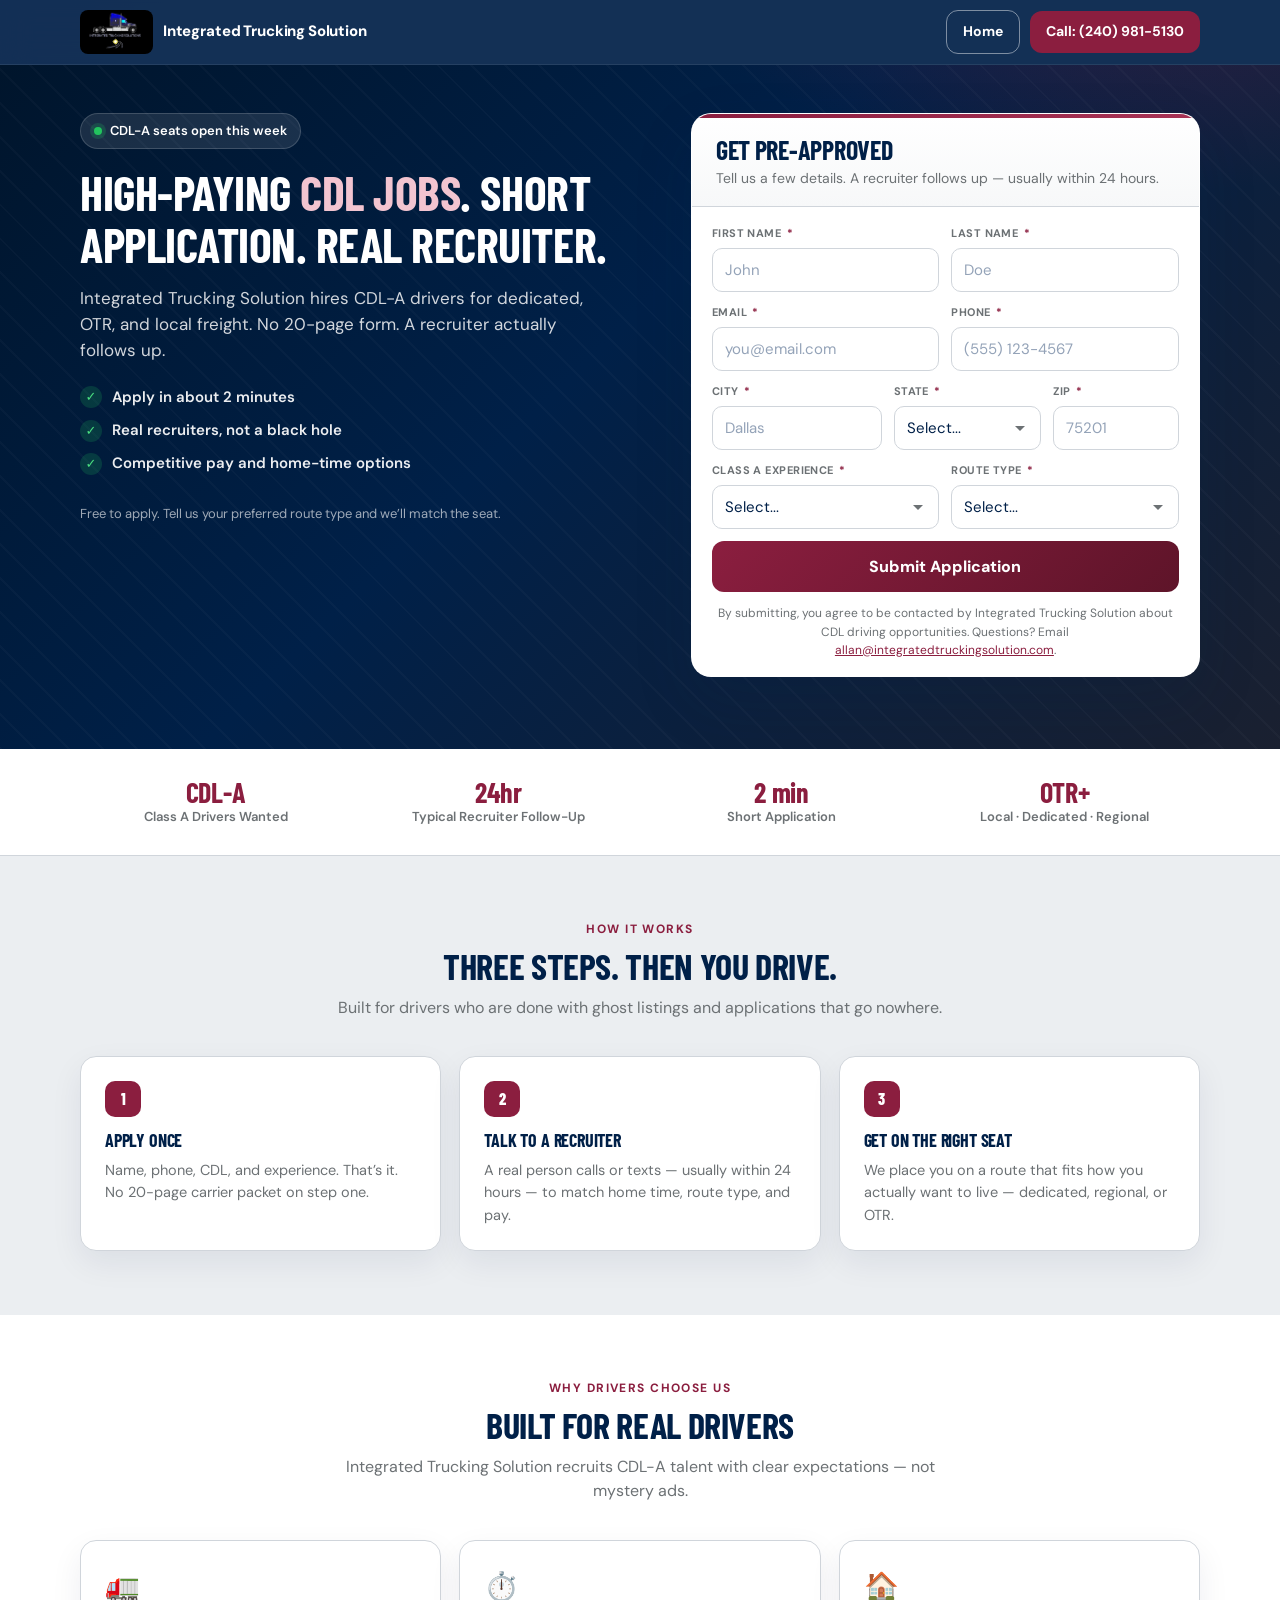
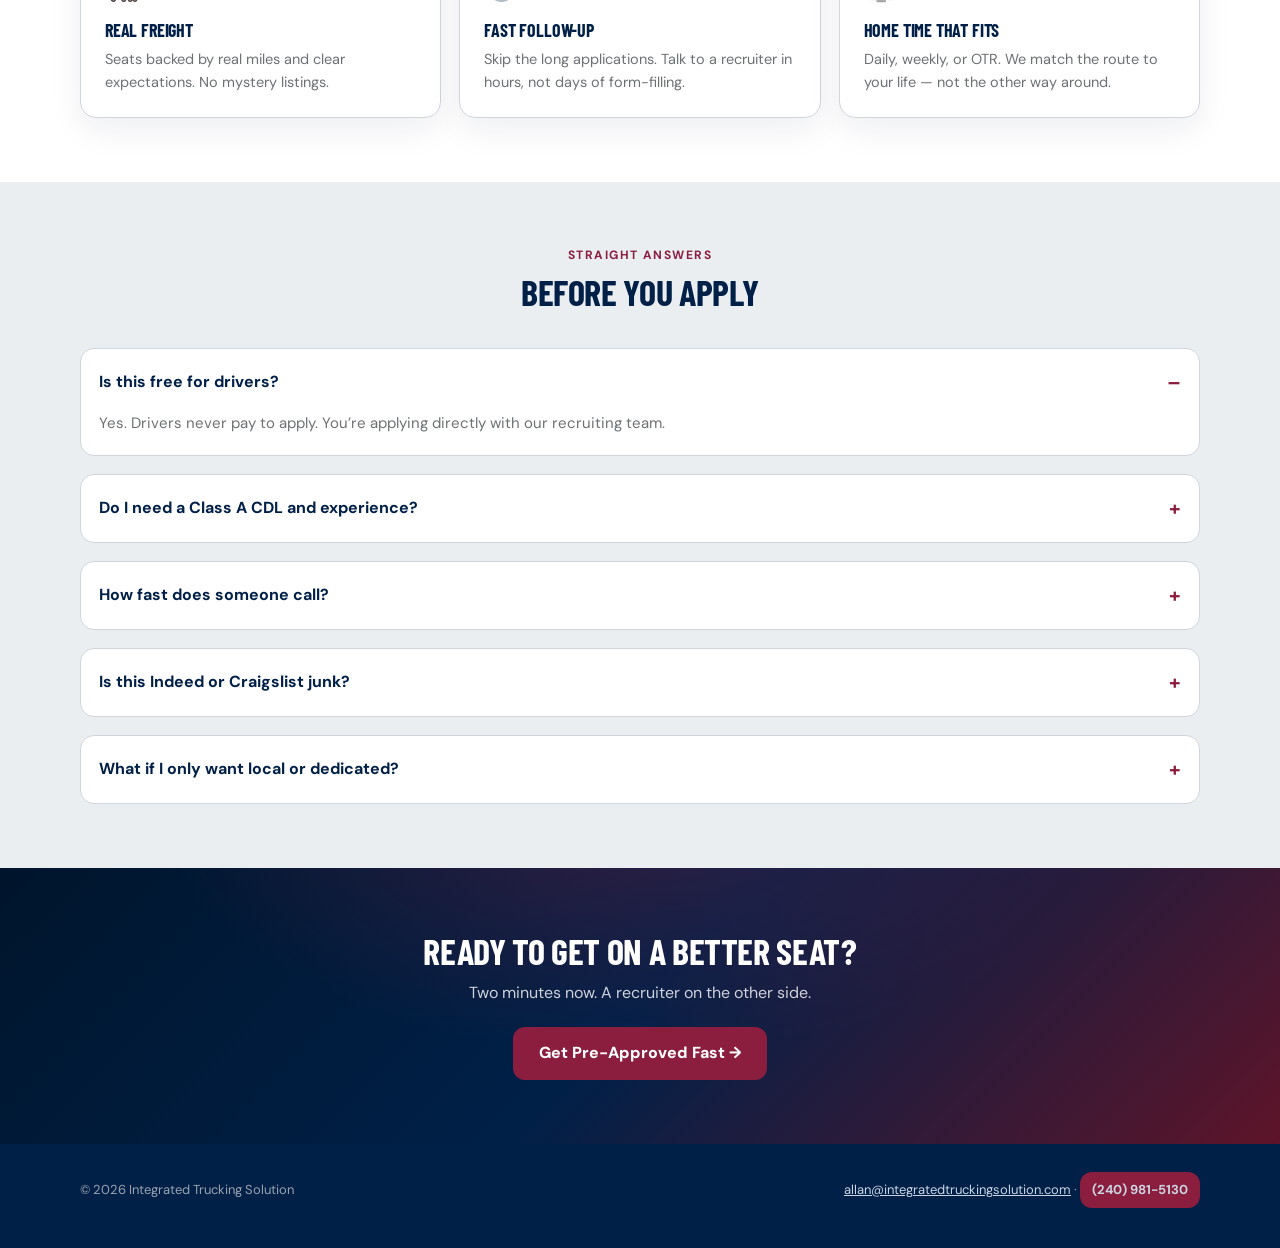
==== apply.html @ bc298e10 "Add landing page and burgundy-forward color refresh Split the site into a polished landing (index) a" ====
<!DOCTYPE html>
<html lang="en">
<head>
  <meta charset="utf-8" />
  <meta name="viewport" content="width=device-width, initial-scale=1" />
  <title>Get Pre-Approved | Integrated Trucking Solution</title>
  <meta name="description" content="Apply for CDL-A jobs with Integrated Trucking Solution. Short application. Real recruiter follow-up. Dedicated, OTR, and local routes." />
  <link rel="icon" href="imgs/logo.png" />
  <link rel="preconnect" href="https://fonts.googleapis.com" />
  <link rel="preconnect" href="https://fonts.gstatic.com" crossorigin />
  <link href="https://fonts.googleapis.com/css2?family=Barlow+Condensed:wght@600;700&family=DM+Sans:wght@400;500;600;700;800&display=swap" rel="stylesheet" />
  <link rel="stylesheet" href="css/styles.css" />
</head>
<body class="funnel">
  <header class="topbar">
    <div class="wrap topbar-inner">
      <a class="brand" href="index.html">
        <img src="imgs/logo.png" height="44" alt="Integrated Trucking Solution" />
        <span>Integrated Trucking Solution</span>
      </a>
      <div class="topbar-actions">
        <a class="call ghost" href="index.html">Home</a>
        <a class="call" href="tel:+12409815130">Call: (240) 981-5130</a>
      </div>
    </div>
  </header>

  <section class="funnel-hero">
    <div class="wrap hero-grid">
      <div>
        <span class="pill"><span class="dot"></span> CDL-A seats open this week</span>
        <h1>High-Paying <span>CDL Jobs</span>. Short Application. Real Recruiter.</h1>
        <p class="hero-lead">
          Integrated Trucking Solution hires CDL-A drivers for dedicated, OTR, and local freight.
          No 20-page form. A recruiter actually follows up.
        </p>
        <div class="checks">
          <div><span class="check">✓</span> Apply in about 2 minutes</div>
          <div><span class="check">✓</span> Real recruiters, not a black hole</div>
          <div><span class="check">✓</span> Competitive pay and home-time options</div>
        </div>
        <p class="hero-note">Free to apply. Tell us your preferred route type and we’ll match the seat.</p>
      </div>

      <aside class="form-card" id="apply">
        <div class="form-card-head">
          <h2>Get Pre-Approved</h2>
          <p>Tell us a few details. A recruiter follows up — usually within 24 hours.</p>
        </div>
        <div class="form-body">
          <form
            id="its-apply-form"
            class="its-form"
            novalidate
            action="https://formsubmit.co/allan@integratedtruckingsolution.com"
            method="POST"
          >
            <input type="hidden" name="_subject" value="New CDL Driver Application — Integrated Trucking Solution" />
            <input type="hidden" name="_template" value="table" />
            <input type="hidden" name="_captcha" value="false" />
            <input type="hidden" name="_next" value="thank-you.html" />
            <input type="hidden" name="companyName" value="Integrated Trucking Solution" />

            <div class="form-error" id="its-form-error" role="alert"></div>

            <div class="its-row">
              <div class="its-field">
                <label for="firstName">First Name <span class="req" aria-hidden="true">*</span></label>
                <input id="firstName" name="firstName" type="text" required autocomplete="given-name" placeholder="John" />
              </div>
              <div class="its-field">
                <label for="lastName">Last Name <span class="req" aria-hidden="true">*</span></label>
                <input id="lastName" name="lastName" type="text" required autocomplete="family-name" placeholder="Doe" />
              </div>
            </div>

            <div class="its-row">
              <div class="its-field">
                <label for="email">Email <span class="req" aria-hidden="true">*</span></label>
                <input id="email" name="email" type="email" required autocomplete="email" inputmode="email" placeholder="you@email.com" />
              </div>
              <div class="its-field">
                <label for="phone">Phone <span class="req" aria-hidden="true">*</span></label>
                <input id="phone" name="phone" type="tel" required autocomplete="tel" inputmode="tel" placeholder="(555) 123-4567" />
              </div>
            </div>

            <div class="its-row its-row-3">
              <div class="its-field">
                <label for="city">City <span class="req" aria-hidden="true">*</span></label>
                <input id="city" name="city" type="text" required autocomplete="address-level2" placeholder="Dallas" />
              </div>
              <div class="its-field">
                <label for="state">State <span class="req" aria-hidden="true">*</span></label>
                <select id="state" name="state" required autocomplete="address-level1">
                  <option value="">Select...</option>
                  <option value="AL">Alabama</option>
                  <option value="AZ">Arizona</option>
                  <option value="AR">Arkansas</option>
                  <option value="CA">California</option>
                  <option value="CO">Colorado</option>
                  <option value="CT">Connecticut</option>
                  <option value="DE">Delaware</option>
                  <option value="DC">District of Columbia</option>
                  <option value="FL">Florida</option>
                  <option value="GA">Georgia</option>
                  <option value="ID">Idaho</option>
                  <option value="IL">Illinois</option>
                  <option value="IN">Indiana</option>
                  <option value="IA">Iowa</option>
                  <option value="KS">Kansas</option>
                  <option value="KY">Kentucky</option>
                  <option value="LA">Louisiana</option>
                  <option value="ME">Maine</option>
                  <option value="MD">Maryland</option>
                  <option value="MA">Massachusetts</option>
                  <option value="MI">Michigan</option>
                  <option value="MN">Minnesota</option>
                  <option value="MS">Mississippi</option>
                  <option value="MO">Missouri</option>
                  <option value="MT">Montana</option>
                  <option value="NE">Nebraska</option>
                  <option value="NV">Nevada</option>
                  <option value="NH">New Hampshire</option>
                  <option value="NJ">New Jersey</option>
                  <option value="NM">New Mexico</option>
                  <option value="NY">New York</option>
                  <option value="NC">North Carolina</option>
                  <option value="ND">North Dakota</option>
                  <option value="OH">Ohio</option>
                  <option value="OK">Oklahoma</option>
                  <option value="OR">Oregon</option>
                  <option value="PA">Pennsylvania</option>
                  <option value="RI">Rhode Island</option>
                  <option value="SC">South Carolina</option>
                  <option value="SD">South Dakota</option>
                  <option value="TN">Tennessee</option>
                  <option value="TX">Texas</option>
                  <option value="UT">Utah</option>
                  <option value="VT">Vermont</option>
                  <option value="VA">Virginia</option>
                  <option value="WA">Washington</option>
                  <option value="WV">West Virginia</option>
                  <option value="WI">Wisconsin</option>
                  <option value="WY">Wyoming</option>
                </select>
              </div>
              <div class="its-field">
                <label for="zipCode">Zip <span class="req" aria-hidden="true">*</span></label>
                <input id="zipCode" name="zipCode" type="text" required autocomplete="postal-code" inputmode="numeric" maxlength="10" placeholder="75201" />
              </div>
            </div>

            <div class="its-row">
              <div class="its-field">
                <label for="experience">Class A Experience <span class="req" aria-hidden="true">*</span></label>
                <select id="experience" name="experience" required>
                  <option value="">Select...</option>
                  <option value="Less than 3 months">Less than 3 months</option>
                  <option value="3 months (90 days)">3 months (90 days)</option>
                  <option value="4-5 months">4-5 months</option>
                  <option value="6-11 months">6-11 months</option>
                  <option value="12-23 months">12-23 months</option>
                  <option value="24+ months">24+ months</option>
                </select>
              </div>
              <div class="its-field">
                <label for="preferredRouteType">Route Type <span class="req" aria-hidden="true">*</span></label>
                <select id="preferredRouteType" name="preferredRouteType" required>
                  <option value="">Select...</option>
                  <option value="Local">Local</option>
                  <option value="Dedicated">Dedicated</option>
                  <option value="Regional">Regional</option>
                  <option value="OTR">OTR</option>
                </select>
              </div>
            </div>

            <div class="hp" aria-hidden="true">
              <label for="its_hp">Company</label>
              <input id="its_hp" name="its_hp" type="text" tabindex="-1" autocomplete="off" />
            </div>

            <button type="submit" class="btn-submit" id="its-submit">Submit Application</button>
          </form>
        </div>
        <p class="disclaimer">
          By submitting, you agree to be contacted by Integrated Trucking Solution about CDL driving opportunities.
          Questions? Email
          <a href="mailto:allan@integratedtruckingsolution.com">allan@integratedtruckingsolution.com</a>.
        </p>
      </aside>
    </div>
  </section>

  <div class="stats">
    <div class="wrap stats-grid">
      <div class="stat"><h3>CDL-A</h3><p>Class A Drivers Wanted</p></div>
      <div class="stat"><h3>24hr</h3><p>Typical Recruiter Follow-Up</p></div>
      <div class="stat"><h3>2 min</h3><p>Short Application</p></div>
      <div class="stat"><h3>OTR+</h3><p>Local · Dedicated · Regional</p></div>
    </div>
  </div>

  <section class="block">
    <div class="wrap">
      <div class="center">
        <span class="eyebrow">How it works</span>
        <h2>Three steps. Then you drive.</h2>
        <p>Built for drivers who are done with ghost listings and applications that go nowhere.</p>
      </div>
      <div class="steps">
        <div class="card">
          <div class="num">1</div>
          <h3>Apply once</h3>
          <p>Name, phone, CDL, and experience. That’s it. No 20-page carrier packet on step one.</p>
        </div>
        <div class="card">
          <div class="num">2</div>
          <h3>Talk to a recruiter</h3>
          <p>A real person calls or texts — usually within 24 hours — to match home time, route type, and pay.</p>
        </div>
        <div class="card">
          <div class="num">3</div>
          <h3>Get on the right seat</h3>
          <p>We place you on a route that fits how you actually want to live — dedicated, regional, or OTR.</p>
        </div>
      </div>
    </div>
  </section>

  <section class="block why">
    <div class="wrap">
      <div class="center">
        <span class="eyebrow">Why drivers choose us</span>
        <h2>Built for real drivers</h2>
        <p>Integrated Trucking Solution recruits CDL-A talent with clear expectations — not mystery ads.</p>
      </div>
      <div class="features">
        <div class="card">
          <div class="feat-icon">🚛</div>
          <h3>Real freight</h3>
          <p>Seats backed by real miles and clear expectations. No mystery listings.</p>
        </div>
        <div class="card">
          <div class="feat-icon">⏱️</div>
          <h3>Fast follow-up</h3>
          <p>Skip the long applications. Talk to a recruiter in hours, not days of form-filling.</p>
        </div>
        <div class="card">
          <div class="feat-icon">🏠</div>
          <h3>Home time that fits</h3>
          <p>Daily, weekly, or OTR. We match the route to your life — not the other way around.</p>
        </div>
      </div>
    </div>
  </section>

  <section class="block">
    <div class="wrap">
      <div class="center">
        <span class="eyebrow">Straight answers</span>
        <h2>Before you apply</h2>
      </div>
      <div class="faqs">
        <details class="faq" open>
          <summary>Is this free for drivers?</summary>
          <p>Yes. Drivers never pay to apply. You’re applying directly with our recruiting team.</p>
        </details>
        <details class="faq">
          <summary>Do I need a Class A CDL and experience?</summary>
          <p>Class A is the main path. Fresh grads and experienced drivers both apply — your recruiter will be honest about which seats you actually qualify for.</p>
        </details>
        <details class="faq">
          <summary>How fast does someone call?</summary>
          <p>Most drivers hear from a recruiter within 24 hours. Watch your phone and pick up unknown numbers for a day or two.</p>
        </details>
        <details class="faq">
          <summary>Is this Indeed or Craigslist junk?</summary>
          <p>No. You’re applying to Integrated Trucking Solution — a real recruiting team with a real phone number.</p>
        </details>
        <details class="faq">
          <summary>What if I only want local or dedicated?</summary>
          <p>Say so on the form or when we call. We hire for dedicated, regional, and OTR — including weekly home time where it’s available.</p>
        </details>
      </div>
    </div>
  </section>

  <section class="bottom-cta">
    <div class="wrap">
      <h2>Ready to get on a better seat?</h2>
      <p>Two minutes now. A recruiter on the other side.</p>
      <a class="btn" href="#apply">Get Pre-Approved Fast →</a>
    </div>
  </section>

  <footer class="site">
    <div class="wrap foot">
      <div>© 2026 Integrated Trucking Solution</div>
      <div>
        <a href="mailto:allan@integratedtruckingsolution.com">allan@integratedtruckingsolution.com</a>
        ·
        <a class="call" href="tel:+12409815130">(240) 981-5130</a>
      </div>
    </div>
  </footer>

  <a class="sticky-cta" href="#apply">Get Pre-Approved →</a>
  <script src="js/form.js"></script>
</body>
</html>
---- css/styles.css ----
:root {
  --bg: #EBEEF1;
  --bg-warm: #E4E7EB;
  --ink: #002048;
  --ink-soft: #6C7174;
  --line: #D0D5DB;
  --card: #FFFFFF;
  --navy: #002048;
  --navy-mid: #023B6D;
  --blue: #156BAF;
  --burgundy: #8B1E3F;
  --burgundy-deep: #5E1429;
  --burgundy-soft: #A83355;
  --silver: #6C7174;
  --white: #FFFFFF;
  --radius: 16px;
  --shadow: 0 12px 32px rgba(0, 32, 72, .07);
  --shadow-lg: 0 24px 60px rgba(0, 32, 72, .14);
}

*, *::before, *::after { box-sizing: border-box; margin: 0; padding: 0; }
html { scroll-behavior: smooth; }
@media (prefers-reduced-motion: reduce) {
  html { scroll-behavior: auto; }
  *, *::before, *::after {
    animation-duration: 0.01ms !important;
    animation-iteration-count: 1 !important;
    transition-duration: 0.01ms !important;
  }
}

body {
  font-family: "DM Sans", system-ui, -apple-system, sans-serif;
  background: var(--bg);
  color: var(--ink);
  line-height: 1.55;
  -webkit-font-smoothing: antialiased;
}

img { max-width: 100%; display: block; }
a { color: inherit; text-decoration: none; }

h1, h2, h3 {
  font-family: "Barlow Condensed", "DM Sans", sans-serif;
  letter-spacing: -0.01em;
  line-height: 1.08;
  color: var(--ink);
  font-weight: 700;
}

.wrap { width: min(calc(100% - 32px), 1120px); margin-inline: auto; }

/* ——— Shared topbar ——— */
.topbar {
  background: rgba(0, 32, 72, 0.92);
  backdrop-filter: blur(14px);
  color: #fff;
  position: sticky;
  top: 0;
  z-index: 50;
  border-bottom: 1px solid rgba(255,255,255,.08);
}

.topbar-inner {
  display: flex;
  align-items: center;
  justify-content: space-between;
  gap: 16px;
  padding: 10px 0;
}

.brand {
  display: flex;
  align-items: center;
  gap: 10px;
  font-weight: 800;
  font-size: 15px;
  letter-spacing: -0.01em;
}

.brand img {
  height: 44px;
  width: auto;
  max-width: 160px;
  border-radius: 8px;
  background: #000;
  object-fit: contain;
}

.topbar-actions {
  display: flex;
  align-items: center;
  gap: 10px;
}

.call,
.btn-burgundy {
  display: inline-flex;
  align-items: center;
  justify-content: center;
  gap: 8px;
  font-weight: 700;
  font-size: 14px;
  color: #fff;
  background: var(--burgundy);
  padding: 10px 16px;
  border-radius: 12px;
  border: none;
  cursor: pointer;
  transition: background .2s ease, transform .2s ease, box-shadow .2s ease;
}

.call:hover,
.btn-burgundy:hover {
  background: var(--burgundy-deep);
  transform: translateY(-1px);
  box-shadow: 0 10px 22px rgba(139, 30, 63, .32);
}

.call.ghost,
.btn-ghost {
  background: transparent;
  border: 1.5px solid rgba(255,255,255,.45);
  color: #fff;
}

.call.ghost:hover,
.btn-ghost:hover {
  background: rgba(255,255,255,.1);
  box-shadow: none;
}

/* ——— Landing page ——— */
body.landing {
  background:
    radial-gradient(900px 480px at 100% 0%, rgba(139, 30, 63, .06), transparent 55%),
    linear-gradient(180deg, #EBEEF1 0%, #E4E7EB 100%);
}

.landing-topbar {
  position: absolute;
  top: 0;
  left: 0;
  right: 0;
  background: transparent;
  border-bottom: none;
  backdrop-filter: none;
}

.landing-topbar .brand span { color: #fff; text-shadow: 0 1px 8px rgba(0,0,0,.35); }

.lp-hero {
  position: relative;
  min-height: 100vh;
  min-height: 100dvh;
  display: grid;
  align-items: end;
  color: #fff;
  overflow: hidden;
}

.lp-hero-media {
  position: absolute;
  inset: 0;
  z-index: 0;
}

.lp-hero-media img {
  width: 100%;
  height: 100%;
  object-fit: cover;
  object-position: center center;
  transform: scale(1.06);
  animation: hero ken 18s ease-in-out infinite alternate;
}

@keyframes heroKen {
  from { transform: scale(1.06) translate3d(0, 0, 0); }
  to { transform: scale(1.12) translate3d(-1.5%, -1%, 0); }
}

.lp-hero-scrim {
  position: absolute;
  inset: 0;
  background:
    linear-gradient(105deg, rgba(0, 20, 40, .88) 0%, rgba(0, 32, 72, .55) 48%, rgba(94, 20, 41, .42) 100%),
    linear-gradient(to top, rgba(0, 16, 32, .75) 0%, transparent 45%);
  z-index: 1;
}

.lp-hero-content {
  position: relative;
  z-index: 2;
  width: min(calc(100% - 32px), 1120px);
  margin: 0 auto;
  padding: 120px 0 72px;
  max-width: 720px;
  margin-left: max(16px, calc((100% - 1120px) / 2));
}

.lp-brand-mark {
  display: flex;
  align-items: center;
  gap: 14px;
  margin-bottom: 28px;
  opacity: 0;
  animation: rise .8s ease .15s forwards;
}

.lp-brand-mark img {
  height: 72px;
  width: auto;
  border-radius: 12px;
  background: #000;
  box-shadow: 0 16px 40px rgba(0,0,0,.35);
}

.lp-brand-mark strong {
  font-family: "Barlow Condensed", sans-serif;
  font-size: clamp(28px, 4vw, 40px);
  font-weight: 700;
  letter-spacing: .02em;
  text-transform: uppercase;
  line-height: 1;
}

.lp-hero h1 {
  color: #fff;
  font-size: clamp(40px, 7vw, 72px);
  text-transform: uppercase;
  margin-bottom: 16px;
  max-width: 14ch;
  opacity: 0;
  animation: rise .85s ease .28s forwards;
}

.lp-hero h1 em {
  font-style: normal;
  color: #F2C4D0;
}

.lp-hero-lead {
  font-size: clamp(16px, 2vw, 19px);
  color: rgba(255,255,255,.86);
  max-width: 38ch;
  margin-bottom: 28px;
  opacity: 0;
  animation: rise .85s ease .4s forwards;
}

.lp-cta-row {
  display: flex;
  flex-wrap: wrap;
  gap: 12px;
  opacity: 0;
  animation: rise .85s ease .52s forwards;
}

.lp-cta-row .btn-burgundy {
  padding: 14px 24px;
  font-size: 16px;
  font-weight: 800;
}

.lp-cta-row .btn-ghost {
  padding: 14px 24px;
  font-size: 16px;
  font-weight: 700;
  border-radius: 12px;
}

@keyframes rise {
  from { opacity: 0; transform: translateY(18px); }
  to { opacity: 1; transform: translateY(0); }
}

.lp-section {
  padding: 88px 0;
  position: relative;
}

.lp-section.tone {
  background:
    linear-gradient(180deg, rgba(255,255,255,.55), rgba(255,255,255,.2)),
    repeating-linear-gradient(
      -12deg,
      transparent,
      transparent 14px,
      rgba(108, 113, 116, .035) 14px,
      rgba(108, 113, 116, .035) 15px
    );
}

.lp-kicker {
  display: block;
  font-size: 12px;
  font-weight: 700;
  letter-spacing: .14em;
  text-transform: uppercase;
  color: var(--burgundy);
  margin-bottom: 10px;
}

.lp-section h2 {
  font-size: clamp(32px, 4.2vw, 46px);
  text-transform: uppercase;
  margin-bottom: 12px;
  max-width: 18ch;
}

.lp-section .lead {
  color: var(--ink-soft);
  font-size: 17px;
  max-width: 48ch;
  margin-bottom: 36px;
}

.route-rail {
  display: grid;
  grid-template-columns: repeat(4, 1fr);
  gap: 0;
  border-top: 1px solid var(--line);
  border-bottom: 1px solid var(--line);
}

.route-item {
  padding: 28px 22px;
  border-right: 1px solid var(--line);
  transition: background .25s ease;
}

.route-item:last-child { border-right: none; }
.route-item:hover { background: rgba(139, 30, 63, .05); }

.route-item span {
  display: block;
  font-size: 12px;
  font-weight: 700;
  letter-spacing: .1em;
  text-transform: uppercase;
  color: var(--burgundy);
  margin-bottom: 8px;
}

.route-item h3 {
  font-size: 28px;
  text-transform: uppercase;
  margin-bottom: 8px;
}

.route-item p {
  font-size: 14.5px;
  color: var(--ink-soft);
}

.promise-grid {
  display: grid;
  grid-template-columns: 1.1fr .9fr;
  gap: 48px;
  align-items: center;
}

.promise-list {
  display: grid;
  gap: 22px;
}

.promise-list article {
  padding-left: 18px;
  border-left: 3px solid var(--burgundy);
}

.promise-list h3 {
  font-size: 24px;
  text-transform: uppercase;
  margin-bottom: 4px;
}

.promise-list p {
  color: var(--ink-soft);
  font-size: 15px;
}

.promise-panel {
  background: var(--navy);
  color: #fff;
  padding: 36px 32px;
  border-radius: 20px;
  position: relative;
  overflow: hidden;
  min-height: 280px;
  display: flex;
  flex-direction: column;
  justify-content: flex-end;
}

.promise-panel::before {
  content: "";
  position: absolute;
  inset: 0;
  background:
    radial-gradient(500px 280px at 90% 0%, rgba(139, 30, 63, .45), transparent 60%),
    linear-gradient(160deg, #002048, #023B6D 70%);
  z-index: 0;
}

.promise-panel > * { position: relative; z-index: 1; }
.promise-panel h3 {
  color: #fff;
  font-size: 34px;
  text-transform: uppercase;
  margin-bottom: 10px;
}
.promise-panel p { color: rgba(255,255,255,.78); margin-bottom: 20px; }

.lp-final {
  padding: 96px 0;
  text-align: center;
  background:
    linear-gradient(135deg, #002048 0%, #023B6D 55%, #5E1429 100%);
  color: #fff;
}

.lp-final h2 {
  color: #fff;
  font-size: clamp(34px, 4.5vw, 50px);
  text-transform: uppercase;
  margin-bottom: 12px;
}

.lp-final p {
  color: rgba(255,255,255,.8);
  margin-bottom: 26px;
  font-size: 17px;
}

.lp-final .btn-burgundy {
  padding: 15px 28px;
  font-size: 16px;
  font-weight: 800;
  background: #fff;
  color: var(--burgundy-deep);
}

.lp-final .btn-burgundy:hover {
  background: #f7e9ee;
  box-shadow: 0 12px 28px rgba(0,0,0,.25);
}

/* ——— Funnel page ——— */
body.funnel {
  background:
    radial-gradient(700px 360px at 0% 0%, rgba(139, 30, 63, .05), transparent 50%),
    var(--bg);
}

.funnel-hero {
  position: relative;
  color: #fff;
  overflow: hidden;
  padding: 48px 0 72px;
  background:
    radial-gradient(900px 480px at 90% -20%, rgba(139, 30, 63, .35), transparent 55%),
    linear-gradient(135deg, #00152C 0%, #002048 45%, #1A2030 100%);
}

.funnel-hero::before {
  content: "";
  position: absolute;
  inset: 0;
  background-image: repeating-linear-gradient(45deg, rgba(255,255,255,.025) 0 2px, transparent 2px 24px);
  pointer-events: none;
}

.hero-grid {
  position: relative;
  display: grid;
  grid-template-columns: 1.05fr 0.95fr;
  gap: 48px;
  align-items: start;
}

.pill {
  display: inline-flex;
  align-items: center;
  gap: 8px;
  background: rgba(255,255,255,.1);
  border: 1px solid rgba(255,255,255,.16);
  padding: 7px 13px;
  border-radius: 100px;
  font-size: 13px;
  font-weight: 600;
  margin-bottom: 18px;
}

.pill .dot {
  width: 8px;
  height: 8px;
  border-radius: 50%;
  background: #22c55e;
  box-shadow: 0 0 0 4px rgba(34,197,94,.2);
}

.funnel-hero h1 {
  font-size: clamp(32px, 4.4vw, 48px);
  color: #fff;
  margin-bottom: 14px;
  text-transform: uppercase;
}

.funnel-hero h1 span { color: #F2C4D0; }

.hero-lead {
  font-size: 17px;
  color: rgba(255,255,255,.82);
  max-width: 520px;
  margin-bottom: 22px;
}

.checks { display: grid; gap: 10px; margin-bottom: 28px; }
.checks div {
  display: flex;
  align-items: center;
  gap: 10px;
  font-weight: 600;
  font-size: 15px;
  color: rgba(255,255,255,.92);
}

.check {
  width: 22px;
  height: 22px;
  border-radius: 50%;
  background: rgba(34,197,94,.18);
  color: #4ade80;
  display: grid;
  place-items: center;
  font-size: 13px;
  flex-shrink: 0;
}

.hero-note { font-size: 13px; color: rgba(255,255,255,.62); }

.form-card {
  background: var(--card);
  color: var(--ink);
  border-radius: 20px;
  box-shadow: var(--shadow-lg);
  overflow: hidden;
  border: 1px solid rgba(255,255,255,.1);
  scroll-margin-top: 84px;
}

.form-card-head {
  padding: 22px 24px 16px;
  border-bottom: 1px solid var(--line);
  background: linear-gradient(#fff, #f7f8f9);
  position: relative;
}

.form-card-head::before {
  content: "";
  position: absolute;
  left: 0;
  right: 0;
  top: 0;
  height: 4px;
  background: linear-gradient(90deg, var(--burgundy), var(--burgundy-soft));
}

.form-card-head h2 { font-size: 26px; margin-bottom: 4px; text-transform: uppercase; }
.form-card-head p { font-size: 14px; color: var(--ink-soft); }
.form-body { padding: 18px 20px 8px; }

.its-form { display: grid; gap: 12px; }
.its-row { display: grid; grid-template-columns: 1fr 1fr; gap: 12px; }
.its-row-3 { grid-template-columns: 1.15fr 1fr 0.85fr; }
.its-field { display: flex; flex-direction: column; min-width: 0; }

.its-field label {
  font-size: 11px;
  font-weight: 700;
  letter-spacing: 0.04em;
  text-transform: uppercase;
  color: #6C7174;
  margin-bottom: 6px;
}

.its-field label .req { color: var(--burgundy); margin-left: 2px; }

.its-field input,
.its-field select {
  width: 100%;
  padding: 11px 12px;
  border: 1.5px solid #D0D5DB;
  border-radius: 10px;
  font-size: 15px;
  font-family: inherit;
  background: #fff;
  color: #002048;
  outline: none;
}

.its-field input::placeholder { color: #94a3b8; }
.its-field input:focus,
.its-field select:focus {
  border-color: var(--burgundy);
  box-shadow: 0 0 0 3px rgba(139, 30, 63, 0.12);
}

.its-field select {
  cursor: pointer;
  appearance: none;
  background-image: url("data:image/svg+xml,%3Csvg xmlns='http://www.w3.org/2000/svg' width='16' height='16' fill='%236C7174' viewBox='0 0 16 16'%3E%3Cpath d='M8 11L3 6h10l-5 5z'/%3E%3C/svg%3E");
  background-repeat: no-repeat;
  background-position: right 12px center;
  padding-right: 36px;
}

.its-field.has-error input,
.its-field.has-error select { border-color: #dc2626; }

.hp { position: absolute; left: -9999px; height: 0; overflow: hidden; }

.form-error {
  display: none;
  background: #fef2f2;
  border: 1px solid #fecaca;
  color: #dc2626;
  padding: 10px 12px;
  border-radius: 10px;
  font-size: 13px;
  font-weight: 600;
}

.form-error.show { display: block; }

.btn-submit {
  width: 100%;
  padding: 15px;
  background: linear-gradient(135deg, var(--burgundy), var(--burgundy-deep));
  color: #fff;
  border: none;
  border-radius: 12px;
  font-size: 16px;
  font-weight: 800;
  font-family: inherit;
  cursor: pointer;
  transition: transform .2s ease, box-shadow .2s ease;
}

.btn-submit:hover:not(:disabled) {
  transform: translateY(-1px);
  box-shadow: 0 10px 24px rgba(139, 30, 63, 0.35);
}

.btn-submit:disabled { opacity: 0.7; cursor: not-allowed; }

.disclaimer {
  text-align: center;
  font-size: 12px;
  color: #6C7174;
  padding: 4px 20px 16px;
}

.disclaimer a { color: var(--burgundy); text-decoration: underline; }

.stats {
  padding: 28px 0;
  background: #fff;
  border-bottom: 1px solid var(--line);
}
.stats-grid {
  display: grid;
  grid-template-columns: repeat(4, 1fr);
  gap: 12px;
  text-align: center;
}
.stat h3 { font-size: 28px; color: var(--burgundy); }
.stat p { font-size: 13px; color: var(--ink-soft); font-weight: 600; }

section.block { padding: 64px 0; }
.center { text-align: center; max-width: 640px; margin: 0 auto 36px; }

.eyebrow {
  display: block;
  font-size: 12px;
  font-weight: 700;
  letter-spacing: 0.12em;
  text-transform: uppercase;
  color: var(--burgundy);
  margin-bottom: 8px;
}

.center h2 { font-size: clamp(26px, 3.4vw, 36px); margin-bottom: 10px; text-transform: uppercase; }
.center p { color: var(--ink-soft); }

.steps, .features, .faqs { display: grid; gap: 18px; }
.steps { grid-template-columns: repeat(3, 1fr); }
.features { grid-template-columns: repeat(3, 1fr); }

.card {
  background: #fff;
  border: 1px solid var(--line);
  border-radius: var(--radius);
  padding: 24px;
  box-shadow: var(--shadow);
}

.num {
  width: 36px;
  height: 36px;
  border-radius: 10px;
  background: var(--burgundy);
  color: #fff;
  font-weight: 800;
  display: grid;
  place-items: center;
  margin-bottom: 14px;
  font-family: "Barlow Condensed", sans-serif;
}

.card h3 { font-size: 18px; margin-bottom: 8px; text-transform: uppercase; }
.card p { font-size: 14.5px; color: var(--ink-soft); }
.feat-icon { font-size: 28px; margin-bottom: 12px; }
.why { background: #fff; }

details.faq {
  background: #fff;
  border: 1px solid var(--line);
  border-radius: 14px;
  padding: 4px 18px;
}

details.faq summary {
  cursor: pointer;
  font-weight: 700;
  padding: 14px 0;
  list-style: none;
  display: flex;
  justify-content: space-between;
  align-items: center;
  gap: 12px;
}

details.faq summary::-webkit-details-marker { display: none; }
details.faq summary::after { content: "+"; color: var(--burgundy); font-size: 20px; font-weight: 700; }
details.faq[open] summary::after { content: "–"; }
details.faq p { padding: 0 0 16px; color: var(--ink-soft); font-size: 15px; }

.bottom-cta {
  background:
    radial-gradient(800px 400px at 50% -20%, rgba(139, 30, 63, .35), transparent 60%),
    linear-gradient(135deg, #00152C, #002048 50%, #5E1429);
  color: #fff;
  padding: 64px 0;
  text-align: center;
}

.bottom-cta h2 {
  color: #fff;
  font-size: clamp(26px, 3.4vw, 36px);
  margin-bottom: 10px;
  text-transform: uppercase;
}
.bottom-cta p { color: rgba(255,255,255,.8); margin-bottom: 22px; }

.btn {
  display: inline-block;
  background: var(--burgundy);
  color: #fff;
  font-weight: 800;
  padding: 14px 26px;
  border-radius: 12px;
  font-size: 16px;
  transition: background .2s ease, transform .2s ease;
}

.btn:hover { background: var(--burgundy-deep); transform: translateY(-1px); }

footer.site {
  background: var(--navy);
  color: #9aa3ad;
  padding: 28px 0 40px;
  font-size: 13px;
}

.foot {
  display: flex;
  flex-wrap: wrap;
  gap: 12px 24px;
  justify-content: space-between;
  align-items: center;
}

footer.site a { color: #cbd5e1; text-decoration: underline; }
footer.site a.call {
  text-decoration: none;
  padding: 8px 12px;
  font-size: 13px;
}

.sticky-cta {
  display: none;
  position: fixed;
  left: 12px;
  right: 12px;
  bottom: 12px;
  z-index: 60;
  background: var(--burgundy);
  color: #fff;
  text-align: center;
  font-weight: 800;
  padding: 14px 16px;
  border-radius: 14px;
  box-shadow: 0 12px 30px rgba(139, 30, 63, .4);
}

@media (max-width: 900px) {
  .route-rail { grid-template-columns: 1fr 1fr; }
  .route-item:nth-child(2n) { border-right: none; }
  .route-item:nth-child(-n+2) { border-bottom: 1px solid var(--line); }
  .promise-grid { grid-template-columns: 1fr; gap: 28px; }
  .lp-hero-content { max-width: none; margin-left: auto; margin-right: auto; padding: 110px 0 56px; }
  .lp-brand-mark img { height: 56px; }
}

@media (max-width: 860px) {
  .hero-grid { grid-template-columns: 1fr; gap: 28px; }
  .funnel-hero { padding: 32px 0 48px; }
  .stats-grid, .steps, .features { grid-template-columns: 1fr 1fr; }
  .brand span { display: none; }
  .landing-topbar .brand span { display: none; }
}

@media (max-width: 560px) {
  .stats-grid, .steps, .features, .route-rail { grid-template-columns: 1fr; }
  .route-item { border-right: none; border-bottom: 1px solid var(--line); }
  .route-item:last-child { border-bottom: none; }
  .its-row, .its-row-3 { grid-template-columns: 1fr; }
  .call { padding: 10px 12px; font-size: 13px; }
  body.funnel { padding-bottom: 76px; }
  body.funnel .sticky-cta { display: block; }
  .form-card { scroll-margin-top: 72px; }
  .topbar-actions .call.ghost { display: none; }
  .lp-cta-row { flex-direction: column; }
  .lp-cta-row a { text-align: center; width: 100%; }
}
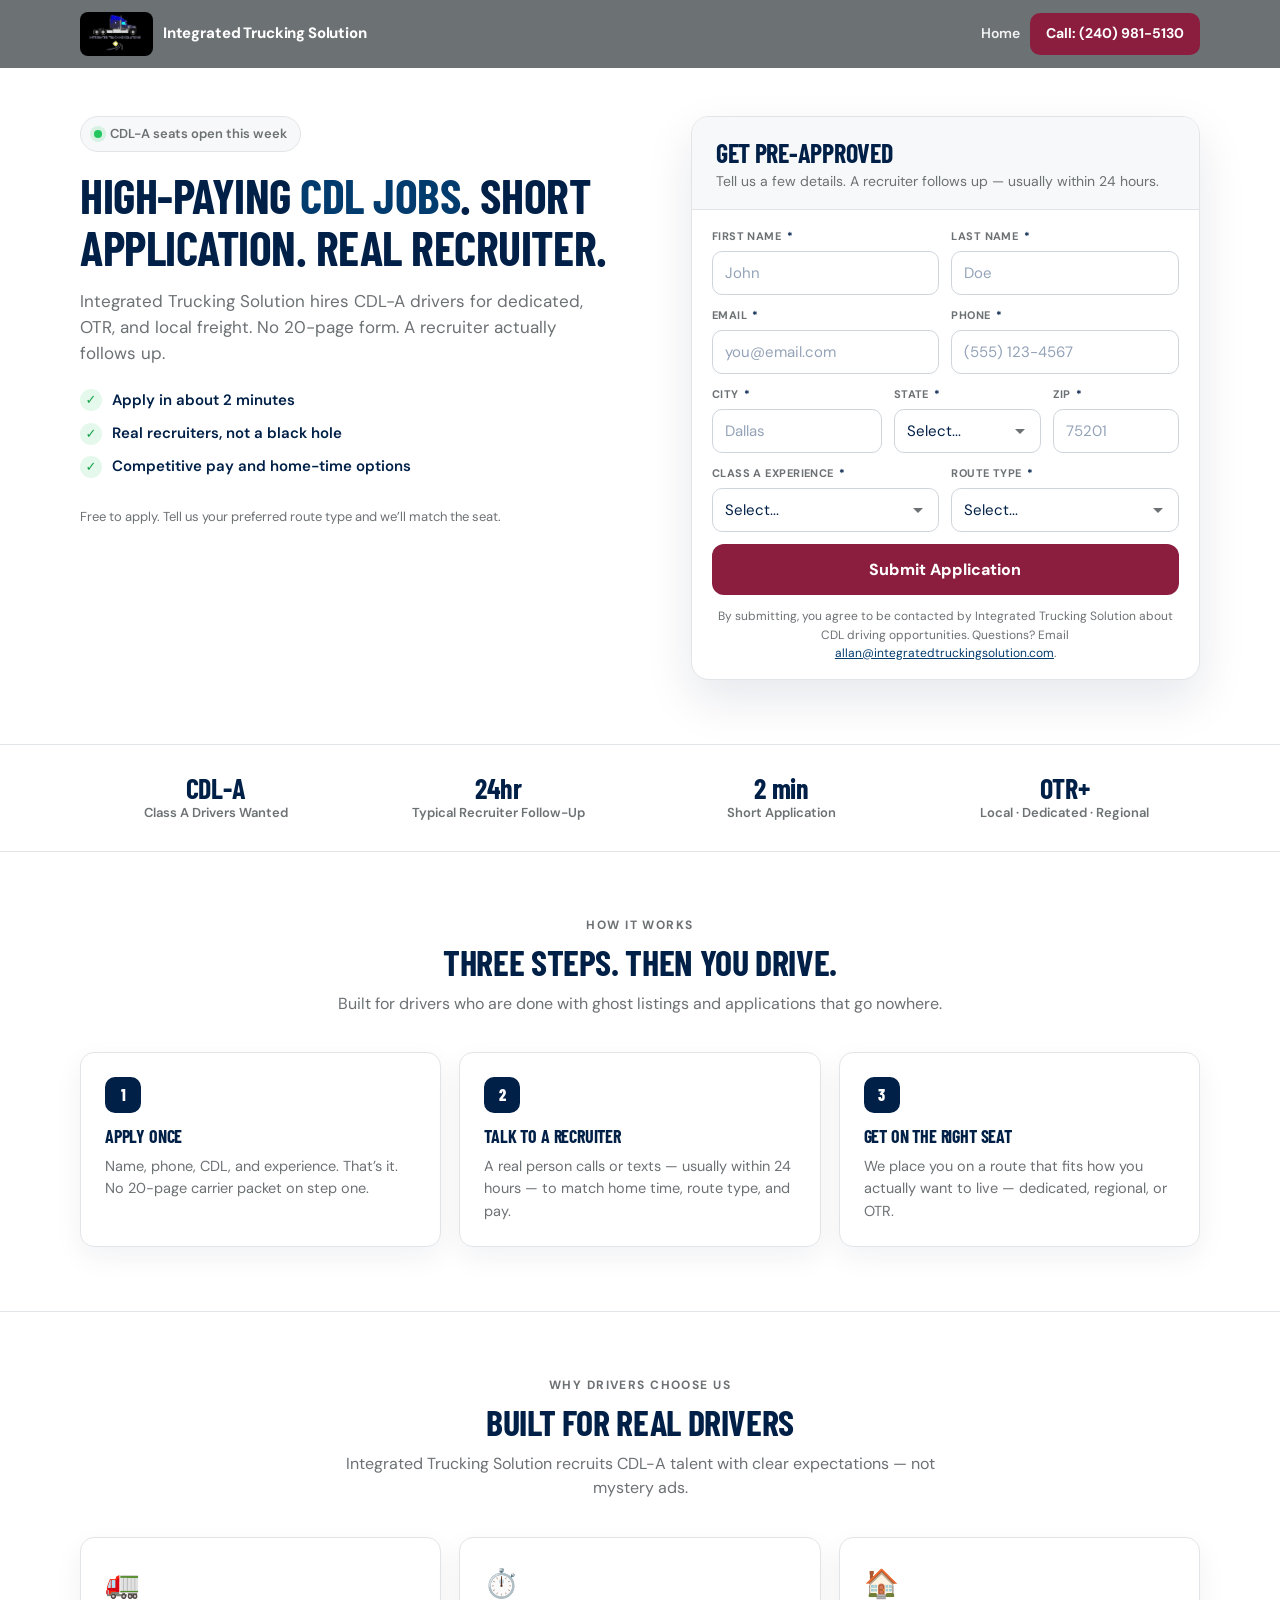
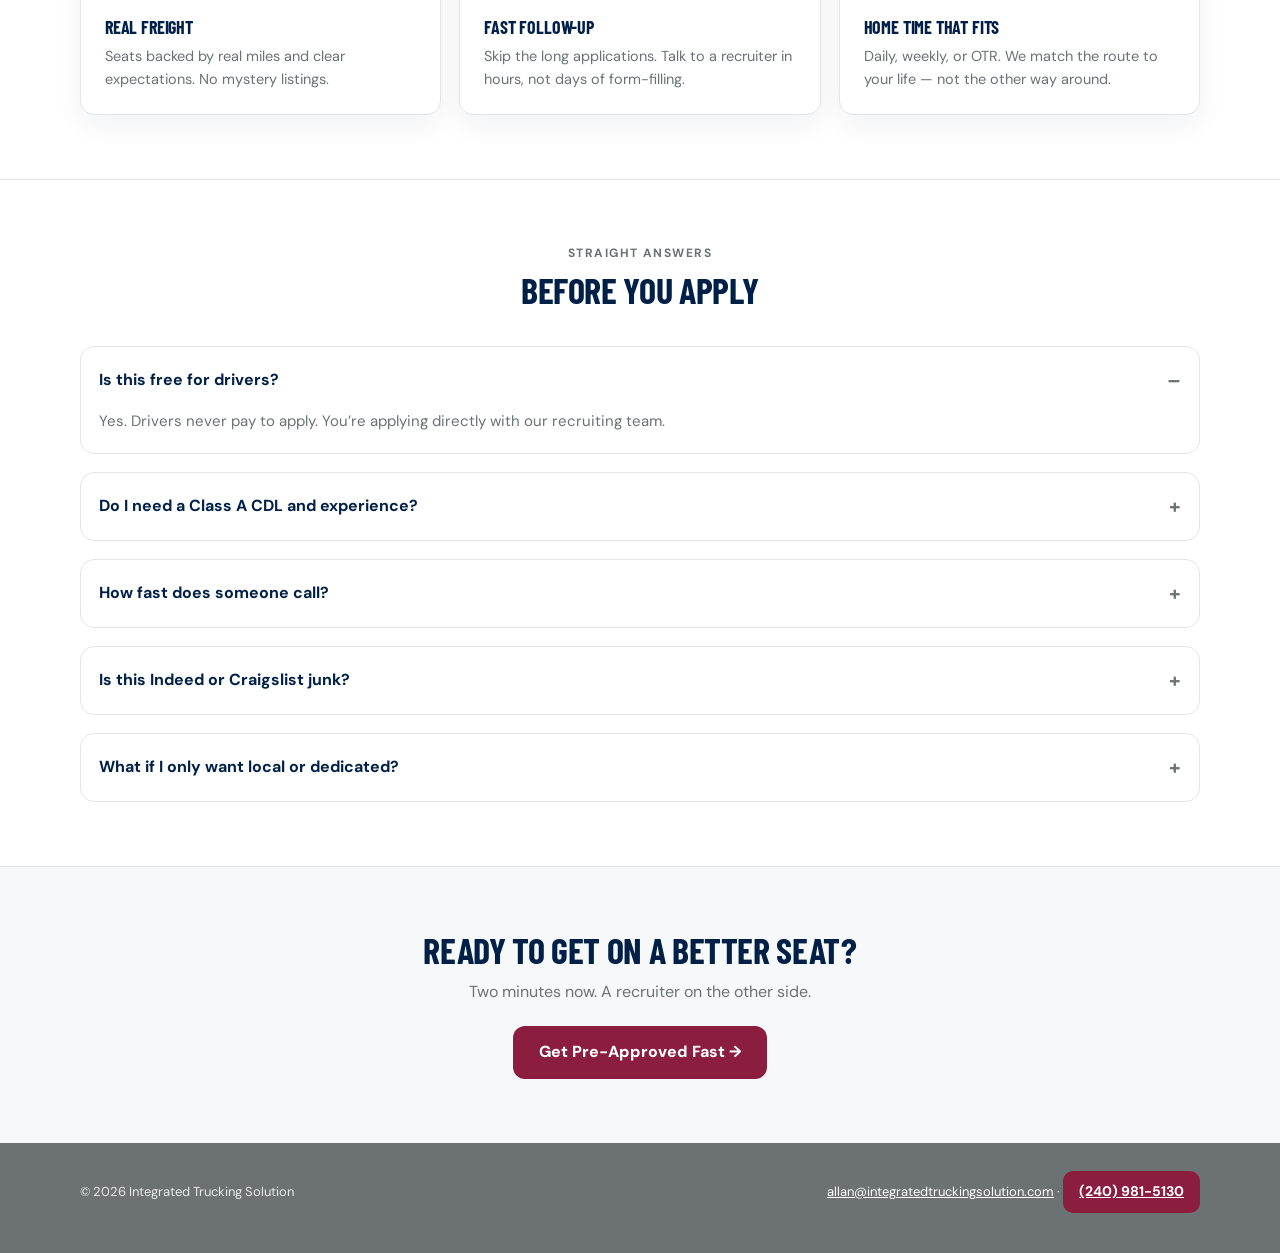
==== commit 16de5cfd: "Redesign hero and switch to white/silver chrome White page background, silver menu bar, burgundy but" ====
--- a/apply.html
+++ b/apply.html
@@ -19,8 +19,8 @@
         <span>Integrated Trucking Solution</span>
       </a>
       <div class="topbar-actions">
-        <a class="call ghost" href="index.html">Home</a>
-        <a class="call" href="tel:+12409815130">Call: (240) 981-5130</a>
+        <a class="nav-link" href="index.html">Home</a>
+        <a class="btn-burgundy" href="tel:+12409815130">Call: (240) 981-5130</a>
       </div>
     </div>
   </header>
@@ -301,7 +301,7 @@
       <div>
         <a href="mailto:allan@integratedtruckingsolution.com">allan@integratedtruckingsolution.com</a>
         ·
-        <a class="call" href="tel:+12409815130">(240) 981-5130</a>
+        <a class="btn-burgundy" href="tel:+12409815130">(240) 981-5130</a>
       </div>
     </div>
   </footer>
--- a/css/styles.css
+++ b/css/styles.css
@@ -1,21 +1,19 @@
 :root {
-  --bg: #EBEEF1;
-  --bg-warm: #E4E7EB;
+  --bg: #FFFFFF;
   --ink: #002048;
   --ink-soft: #6C7174;
-  --line: #D0D5DB;
+  --line: #E2E5E8;
   --card: #FFFFFF;
   --navy: #002048;
   --navy-mid: #023B6D;
   --blue: #156BAF;
   --burgundy: #8B1E3F;
   --burgundy-deep: #5E1429;
-  --burgundy-soft: #A83355;
   --silver: #6C7174;
   --white: #FFFFFF;
-  --radius: 16px;
-  --shadow: 0 12px 32px rgba(0, 32, 72, .07);
-  --shadow-lg: 0 24px 60px rgba(0, 32, 72, .14);
+  --radius: 14px;
+  --shadow: 0 10px 28px rgba(0, 32, 72, .06);
+  --shadow-lg: 0 20px 48px rgba(0, 32, 72, .1);
 }
 
 *, *::before, *::after { box-sizing: border-box; margin: 0; padding: 0; }
@@ -50,15 +48,13 @@
 
 .wrap { width: min(calc(100% - 32px), 1120px); margin-inline: auto; }
 
-/* ——— Shared topbar ——— */
+/* ——— Menu bar ——— */
 .topbar {
-  background: rgba(0, 32, 72, 0.92);
-  backdrop-filter: blur(14px);
+  background: var(--silver);
   color: #fff;
   position: sticky;
   top: 0;
   z-index: 50;
-  border-bottom: 1px solid rgba(255,255,255,.08);
 }
 
 .topbar-inner {
@@ -66,7 +62,7 @@
   align-items: center;
   justify-content: space-between;
   gap: 16px;
-  padding: 10px 0;
+  padding: 12px 0;
 }
 
 .brand {
@@ -76,6 +72,7 @@
   font-weight: 800;
   font-size: 15px;
   letter-spacing: -0.01em;
+  color: #fff;
 }
 
 .brand img {
@@ -93,7 +90,6 @@
   gap: 10px;
 }
 
-.call,
 .btn-burgundy {
   display: inline-flex;
   align-items: center;
@@ -104,191 +100,167 @@
   color: #fff;
   background: var(--burgundy);
   padding: 10px 16px;
-  border-radius: 12px;
+  border-radius: 10px;
   border: none;
   cursor: pointer;
   transition: background .2s ease, transform .2s ease, box-shadow .2s ease;
 }
 
-.call:hover,
 .btn-burgundy:hover {
   background: var(--burgundy-deep);
   transform: translateY(-1px);
-  box-shadow: 0 10px 22px rgba(139, 30, 63, .32);
-}
-
-.call.ghost,
-.btn-ghost {
+  box-shadow: 0 10px 22px rgba(139, 30, 63, .28);
+}
+
+.btn-burgundy.lg {
+  padding: 14px 24px;
+  font-size: 16px;
+  font-weight: 800;
+}
+
+.nav-link {
+  color: #fff;
+  font-weight: 600;
+  font-size: 14px;
+  opacity: .92;
+}
+
+.nav-link:hover { opacity: 1; text-decoration: underline; }
+
+.btn-outline {
+  display: inline-flex;
+  align-items: center;
+  justify-content: center;
+  font-weight: 700;
+  font-size: 14px;
+  color: var(--ink);
   background: transparent;
-  border: 1.5px solid rgba(255,255,255,.45);
-  color: #fff;
-}
-
-.call.ghost:hover,
-.btn-ghost:hover {
-  background: rgba(255,255,255,.1);
-  box-shadow: none;
-}
-
-/* ——— Landing page ——— */
-body.landing {
-  background:
-    radial-gradient(900px 480px at 100% 0%, rgba(139, 30, 63, .06), transparent 55%),
-    linear-gradient(180deg, #EBEEF1 0%, #E4E7EB 100%);
-}
-
-.landing-topbar {
+  border: 1.5px solid var(--line);
+  padding: 10px 16px;
+  border-radius: 10px;
+  transition: border-color .2s ease, background .2s ease;
+}
+
+.btn-outline:hover {
+  border-color: var(--silver);
+  background: #F7F8F9;
+}
+
+.btn-outline.lg {
+  padding: 14px 24px;
+  font-size: 16px;
+}
+
+/* ——— Landing ——— */
+body.landing { background: #FFFFFF; }
+
+.lp-hero {
+  display: grid;
+  grid-template-columns: minmax(320px, 0.92fr) 1.08fr;
+  min-height: calc(100vh - 68px);
+  min-height: calc(100dvh - 68px);
+  background: #fff;
+  overflow: hidden;
+}
+
+.lp-hero-copy {
+  display: flex;
+  flex-direction: column;
+  justify-content: center;
+  padding: clamp(40px, 6vw, 72px) clamp(24px, 4vw, 56px);
+  background: #fff;
+  position: relative;
+  z-index: 1;
+}
+
+.lp-hero-copy::after {
+  content: "";
   position: absolute;
-  top: 0;
-  left: 0;
   right: 0;
-  background: transparent;
-  border-bottom: none;
-  backdrop-filter: none;
-}
-
-.landing-topbar .brand span { color: #fff; text-shadow: 0 1px 8px rgba(0,0,0,.35); }
-
-.lp-hero {
+  top: 12%;
+  bottom: 12%;
+  width: 1px;
+  background: var(--line);
+}
+
+.lp-hero-kicker {
+  font-size: 12px;
+  font-weight: 700;
+  letter-spacing: .14em;
+  text-transform: uppercase;
+  color: var(--silver);
+  margin-bottom: 18px;
+  opacity: 0;
+  animation: rise .7s ease .1s forwards;
+}
+
+.lp-hero h1 {
+  font-size: clamp(40px, 5.6vw, 64px);
+  text-transform: uppercase;
+  margin-bottom: 18px;
+  max-width: 11ch;
+  color: var(--navy);
+  opacity: 0;
+  animation: rise .75s ease .2s forwards;
+}
+
+.lp-hero h1 em {
+  font-style: normal;
+  color: var(--navy-mid);
+}
+
+.lp-hero-lead {
+  font-size: clamp(16px, 1.8vw, 18px);
+  color: var(--ink-soft);
+  max-width: 34ch;
+  margin-bottom: 28px;
+  opacity: 0;
+  animation: rise .75s ease .32s forwards;
+}
+
+.lp-cta-row {
+  display: flex;
+  flex-wrap: wrap;
+  gap: 12px;
+  opacity: 0;
+  animation: rise .75s ease .44s forwards;
+}
+
+.lp-hero-media {
   position: relative;
-  min-height: 100vh;
-  min-height: 100dvh;
-  display: grid;
-  align-items: end;
-  color: #fff;
+  min-height: 420px;
   overflow: hidden;
-}
-
-.lp-hero-media {
-  position: absolute;
-  inset: 0;
-  z-index: 0;
+  background: #1a1a1a;
 }
 
 .lp-hero-media img {
   width: 100%;
   height: 100%;
   object-fit: cover;
-  object-position: center center;
-  transform: scale(1.06);
-  animation: hero ken 18s ease-in-out infinite alternate;
+  object-position: 58% center;
+  transform: scale(1.04);
+  animation: heroKen 20s ease-in-out infinite alternate;
 }
 
 @keyframes heroKen {
-  from { transform: scale(1.06) translate3d(0, 0, 0); }
-  to { transform: scale(1.12) translate3d(-1.5%, -1%, 0); }
-}
-
-.lp-hero-scrim {
-  position: absolute;
-  inset: 0;
-  background:
-    linear-gradient(105deg, rgba(0, 20, 40, .88) 0%, rgba(0, 32, 72, .55) 48%, rgba(94, 20, 41, .42) 100%),
-    linear-gradient(to top, rgba(0, 16, 32, .75) 0%, transparent 45%);
-  z-index: 1;
-}
-
-.lp-hero-content {
-  position: relative;
-  z-index: 2;
-  width: min(calc(100% - 32px), 1120px);
-  margin: 0 auto;
-  padding: 120px 0 72px;
-  max-width: 720px;
-  margin-left: max(16px, calc((100% - 1120px) / 2));
-}
-
-.lp-brand-mark {
-  display: flex;
-  align-items: center;
-  gap: 14px;
-  margin-bottom: 28px;
-  opacity: 0;
-  animation: rise .8s ease .15s forwards;
-}
-
-.lp-brand-mark img {
-  height: 72px;
-  width: auto;
-  border-radius: 12px;
-  background: #000;
-  box-shadow: 0 16px 40px rgba(0,0,0,.35);
-}
-
-.lp-brand-mark strong {
-  font-family: "Barlow Condensed", sans-serif;
-  font-size: clamp(28px, 4vw, 40px);
-  font-weight: 700;
-  letter-spacing: .02em;
-  text-transform: uppercase;
-  line-height: 1;
-}
-
-.lp-hero h1 {
-  color: #fff;
-  font-size: clamp(40px, 7vw, 72px);
-  text-transform: uppercase;
-  margin-bottom: 16px;
-  max-width: 14ch;
-  opacity: 0;
-  animation: rise .85s ease .28s forwards;
-}
-
-.lp-hero h1 em {
-  font-style: normal;
-  color: #F2C4D0;
-}
-
-.lp-hero-lead {
-  font-size: clamp(16px, 2vw, 19px);
-  color: rgba(255,255,255,.86);
-  max-width: 38ch;
-  margin-bottom: 28px;
-  opacity: 0;
-  animation: rise .85s ease .4s forwards;
-}
-
-.lp-cta-row {
-  display: flex;
-  flex-wrap: wrap;
-  gap: 12px;
-  opacity: 0;
-  animation: rise .85s ease .52s forwards;
-}
-
-.lp-cta-row .btn-burgundy {
-  padding: 14px 24px;
-  font-size: 16px;
-  font-weight: 800;
-}
-
-.lp-cta-row .btn-ghost {
-  padding: 14px 24px;
-  font-size: 16px;
-  font-weight: 700;
-  border-radius: 12px;
+  from { transform: scale(1.04) translate3d(0, 0, 0); }
+  to { transform: scale(1.1) translate3d(-1.2%, 0, 0); }
 }
 
 @keyframes rise {
-  from { opacity: 0; transform: translateY(18px); }
+  from { opacity: 0; transform: translateY(16px); }
   to { opacity: 1; transform: translateY(0); }
 }
 
 .lp-section {
   padding: 88px 0;
-  position: relative;
+  background: #fff;
 }
 
 .lp-section.tone {
-  background:
-    linear-gradient(180deg, rgba(255,255,255,.55), rgba(255,255,255,.2)),
-    repeating-linear-gradient(
-      -12deg,
-      transparent,
-      transparent 14px,
-      rgba(108, 113, 116, .035) 14px,
-      rgba(108, 113, 116, .035) 15px
-    );
+  background: #F7F8F9;
+  border-top: 1px solid var(--line);
+  border-bottom: 1px solid var(--line);
 }
 
 .lp-kicker {
@@ -297,7 +269,7 @@
   font-weight: 700;
   letter-spacing: .14em;
   text-transform: uppercase;
-  color: var(--burgundy);
+  color: var(--silver);
   margin-bottom: 10px;
 }
 
@@ -330,7 +302,7 @@
 }
 
 .route-item:last-child { border-right: none; }
-.route-item:hover { background: rgba(139, 30, 63, .05); }
+.route-item:hover { background: #F7F8F9; }
 
 .route-item span {
   display: block;
@@ -338,7 +310,7 @@
   font-weight: 700;
   letter-spacing: .1em;
   text-transform: uppercase;
-  color: var(--burgundy);
+  color: var(--silver);
   margin-bottom: 8px;
 }
 
@@ -367,7 +339,7 @@
 
 .promise-list article {
   padding-left: 18px;
-  border-left: 3px solid var(--burgundy);
+  border-left: 3px solid var(--silver);
 }
 
 .promise-list h3 {
@@ -385,91 +357,55 @@
   background: var(--navy);
   color: #fff;
   padding: 36px 32px;
-  border-radius: 20px;
-  position: relative;
-  overflow: hidden;
-  min-height: 280px;
+  border-radius: 18px;
+  min-height: 260px;
   display: flex;
   flex-direction: column;
   justify-content: flex-end;
 }
 
-.promise-panel::before {
-  content: "";
-  position: absolute;
-  inset: 0;
-  background:
-    radial-gradient(500px 280px at 90% 0%, rgba(139, 30, 63, .45), transparent 60%),
-    linear-gradient(160deg, #002048, #023B6D 70%);
-  z-index: 0;
-}
-
-.promise-panel > * { position: relative; z-index: 1; }
 .promise-panel h3 {
   color: #fff;
   font-size: 34px;
   text-transform: uppercase;
   margin-bottom: 10px;
 }
-.promise-panel p { color: rgba(255,255,255,.78); margin-bottom: 20px; }
+
+.promise-panel p {
+  color: rgba(255,255,255,.78);
+  margin-bottom: 20px;
+}
 
 .lp-final {
   padding: 96px 0;
   text-align: center;
-  background:
-    linear-gradient(135deg, #002048 0%, #023B6D 55%, #5E1429 100%);
-  color: #fff;
+  background: #F7F8F9;
+  border-top: 1px solid var(--line);
 }
 
 .lp-final h2 {
-  color: #fff;
   font-size: clamp(34px, 4.5vw, 50px);
   text-transform: uppercase;
   margin-bottom: 12px;
+  color: var(--navy);
 }
 
 .lp-final p {
-  color: rgba(255,255,255,.8);
+  color: var(--ink-soft);
   margin-bottom: 26px;
   font-size: 17px;
 }
 
-.lp-final .btn-burgundy {
-  padding: 15px 28px;
-  font-size: 16px;
-  font-weight: 800;
-  background: #fff;
-  color: var(--burgundy-deep);
-}
-
-.lp-final .btn-burgundy:hover {
-  background: #f7e9ee;
-  box-shadow: 0 12px 28px rgba(0,0,0,.25);
-}
-
-/* ——— Funnel page ——— */
-body.funnel {
-  background:
-    radial-gradient(700px 360px at 0% 0%, rgba(139, 30, 63, .05), transparent 50%),
-    var(--bg);
-}
+/* ——— Funnel ——— */
+body.funnel { background: #FFFFFF; }
 
 .funnel-hero {
   position: relative;
-  color: #fff;
+  color: var(--ink);
   overflow: hidden;
-  padding: 48px 0 72px;
-  background:
-    radial-gradient(900px 480px at 90% -20%, rgba(139, 30, 63, .35), transparent 55%),
-    linear-gradient(135deg, #00152C 0%, #002048 45%, #1A2030 100%);
-}
-
-.funnel-hero::before {
-  content: "";
-  position: absolute;
-  inset: 0;
-  background-image: repeating-linear-gradient(45deg, rgba(255,255,255,.025) 0 2px, transparent 2px 24px);
-  pointer-events: none;
+  padding: 48px 0 64px;
+  background: #FFFFFF;
+  border-bottom: 1px solid var(--line);
 }
 
 .hero-grid {
@@ -484,13 +420,14 @@
   display: inline-flex;
   align-items: center;
   gap: 8px;
-  background: rgba(255,255,255,.1);
-  border: 1px solid rgba(255,255,255,.16);
+  background: #F7F8F9;
+  border: 1px solid var(--line);
   padding: 7px 13px;
   border-radius: 100px;
   font-size: 13px;
   font-weight: 600;
   margin-bottom: 18px;
+  color: var(--ink-soft);
 }
 
 .pill .dot {
@@ -498,21 +435,21 @@
   height: 8px;
   border-radius: 50%;
   background: #22c55e;
-  box-shadow: 0 0 0 4px rgba(34,197,94,.2);
+  box-shadow: 0 0 0 4px rgba(34,197,94,.15);
 }
 
 .funnel-hero h1 {
   font-size: clamp(32px, 4.4vw, 48px);
-  color: #fff;
+  color: var(--navy);
   margin-bottom: 14px;
   text-transform: uppercase;
 }
 
-.funnel-hero h1 span { color: #F2C4D0; }
+.funnel-hero h1 span { color: var(--navy-mid); }
 
 .hero-lead {
   font-size: 17px;
-  color: rgba(255,255,255,.82);
+  color: var(--ink-soft);
   max-width: 520px;
   margin-bottom: 22px;
 }
@@ -524,48 +461,37 @@
   gap: 10px;
   font-weight: 600;
   font-size: 15px;
-  color: rgba(255,255,255,.92);
+  color: var(--ink);
 }
 
 .check {
   width: 22px;
   height: 22px;
   border-radius: 50%;
-  background: rgba(34,197,94,.18);
-  color: #4ade80;
+  background: rgba(34,197,94,.12);
+  color: #16a34a;
   display: grid;
   place-items: center;
   font-size: 13px;
   flex-shrink: 0;
 }
 
-.hero-note { font-size: 13px; color: rgba(255,255,255,.62); }
+.hero-note { font-size: 13px; color: var(--ink-soft); }
 
 .form-card {
   background: var(--card);
   color: var(--ink);
-  border-radius: 20px;
+  border-radius: 18px;
   box-shadow: var(--shadow-lg);
   overflow: hidden;
-  border: 1px solid rgba(255,255,255,.1);
+  border: 1px solid var(--line);
   scroll-margin-top: 84px;
 }
 
 .form-card-head {
   padding: 22px 24px 16px;
   border-bottom: 1px solid var(--line);
-  background: linear-gradient(#fff, #f7f8f9);
-  position: relative;
-}
-
-.form-card-head::before {
-  content: "";
-  position: absolute;
-  left: 0;
-  right: 0;
-  top: 0;
-  height: 4px;
-  background: linear-gradient(90deg, var(--burgundy), var(--burgundy-soft));
+  background: #F7F8F9;
 }
 
 .form-card-head h2 { font-size: 26px; margin-bottom: 4px; text-transform: uppercase; }
@@ -586,7 +512,7 @@
   margin-bottom: 6px;
 }
 
-.its-field label .req { color: var(--burgundy); margin-left: 2px; }
+.its-field label .req { color: var(--navy); margin-left: 2px; }
 
 .its-field input,
 .its-field select {
@@ -604,8 +530,8 @@
 .its-field input::placeholder { color: #94a3b8; }
 .its-field input:focus,
 .its-field select:focus {
-  border-color: var(--burgundy);
-  box-shadow: 0 0 0 3px rgba(139, 30, 63, 0.12);
+  border-color: var(--navy-mid);
+  box-shadow: 0 0 0 3px rgba(2, 59, 109, 0.1);
 }
 
 .its-field select {
@@ -638,7 +564,7 @@
 .btn-submit {
   width: 100%;
   padding: 15px;
-  background: linear-gradient(135deg, var(--burgundy), var(--burgundy-deep));
+  background: var(--burgundy);
   color: #fff;
   border: none;
   border-radius: 12px;
@@ -646,12 +572,13 @@
   font-weight: 800;
   font-family: inherit;
   cursor: pointer;
-  transition: transform .2s ease, box-shadow .2s ease;
+  transition: background .2s ease, transform .2s ease, box-shadow .2s ease;
 }
 
 .btn-submit:hover:not(:disabled) {
+  background: var(--burgundy-deep);
   transform: translateY(-1px);
-  box-shadow: 0 10px 24px rgba(139, 30, 63, 0.35);
+  box-shadow: 0 10px 24px rgba(139, 30, 63, 0.3);
 }
 
 .btn-submit:disabled { opacity: 0.7; cursor: not-allowed; }
@@ -663,7 +590,7 @@
   padding: 4px 20px 16px;
 }
 
-.disclaimer a { color: var(--burgundy); text-decoration: underline; }
+.disclaimer a { color: var(--navy-mid); text-decoration: underline; }
 
 .stats {
   padding: 28px 0;
@@ -676,10 +603,10 @@
   gap: 12px;
   text-align: center;
 }
-.stat h3 { font-size: 28px; color: var(--burgundy); }
+.stat h3 { font-size: 28px; color: var(--navy); }
 .stat p { font-size: 13px; color: var(--ink-soft); font-weight: 600; }
 
-section.block { padding: 64px 0; }
+section.block { padding: 64px 0; background: #fff; }
 .center { text-align: center; max-width: 640px; margin: 0 auto 36px; }
 
 .eyebrow {
@@ -688,7 +615,7 @@
   font-weight: 700;
   letter-spacing: 0.12em;
   text-transform: uppercase;
-  color: var(--burgundy);
+  color: var(--silver);
   margin-bottom: 8px;
 }
 
@@ -711,7 +638,7 @@
   width: 36px;
   height: 36px;
   border-radius: 10px;
-  background: var(--burgundy);
+  background: var(--navy);
   color: #fff;
   font-weight: 800;
   display: grid;
@@ -723,7 +650,7 @@
 .card h3 { font-size: 18px; margin-bottom: 8px; text-transform: uppercase; }
 .card p { font-size: 14.5px; color: var(--ink-soft); }
 .feat-icon { font-size: 28px; margin-bottom: 12px; }
-.why { background: #fff; }
+.why { background: #F7F8F9; border-top: 1px solid var(--line); border-bottom: 1px solid var(--line); }
 
 details.faq {
   background: #fff;
@@ -744,26 +671,25 @@
 }
 
 details.faq summary::-webkit-details-marker { display: none; }
-details.faq summary::after { content: "+"; color: var(--burgundy); font-size: 20px; font-weight: 700; }
+details.faq summary::after { content: "+"; color: var(--silver); font-size: 20px; font-weight: 700; }
 details.faq[open] summary::after { content: "–"; }
 details.faq p { padding: 0 0 16px; color: var(--ink-soft); font-size: 15px; }
 
 .bottom-cta {
-  background:
-    radial-gradient(800px 400px at 50% -20%, rgba(139, 30, 63, .35), transparent 60%),
-    linear-gradient(135deg, #00152C, #002048 50%, #5E1429);
-  color: #fff;
+  background: #F7F8F9;
+  color: var(--ink);
   padding: 64px 0;
   text-align: center;
+  border-top: 1px solid var(--line);
 }
 
 .bottom-cta h2 {
-  color: #fff;
+  color: var(--navy);
   font-size: clamp(26px, 3.4vw, 36px);
   margin-bottom: 10px;
   text-transform: uppercase;
 }
-.bottom-cta p { color: rgba(255,255,255,.8); margin-bottom: 22px; }
+.bottom-cta p { color: var(--ink-soft); margin-bottom: 22px; }
 
 .btn {
   display: inline-block;
@@ -779,8 +705,8 @@
 .btn:hover { background: var(--burgundy-deep); transform: translateY(-1px); }
 
 footer.site {
-  background: var(--navy);
-  color: #9aa3ad;
+  background: var(--silver);
+  color: rgba(255,255,255,.85);
   padding: 28px 0 40px;
   font-size: 13px;
 }
@@ -793,12 +719,7 @@
   align-items: center;
 }
 
-footer.site a { color: #cbd5e1; text-decoration: underline; }
-footer.site a.call {
-  text-decoration: none;
-  padding: 8px 12px;
-  font-size: 13px;
-}
+footer.site a { color: #fff; text-decoration: underline; }
 
 .sticky-cta {
   display: none;
@@ -813,16 +734,25 @@
   font-weight: 800;
   padding: 14px 16px;
   border-radius: 14px;
-  box-shadow: 0 12px 30px rgba(139, 30, 63, .4);
+  box-shadow: 0 12px 30px rgba(139, 30, 63, .35);
 }
 
 @media (max-width: 900px) {
+  .lp-hero {
+    grid-template-columns: 1fr;
+    min-height: 0;
+  }
+  .lp-hero-media {
+    order: -1;
+    min-height: 52vw;
+    max-height: 420px;
+  }
+  .lp-hero-copy::after { display: none; }
+  .lp-hero h1 { max-width: none; }
   .route-rail { grid-template-columns: 1fr 1fr; }
   .route-item:nth-child(2n) { border-right: none; }
   .route-item:nth-child(-n+2) { border-bottom: 1px solid var(--line); }
   .promise-grid { grid-template-columns: 1fr; gap: 28px; }
-  .lp-hero-content { max-width: none; margin-left: auto; margin-right: auto; padding: 110px 0 56px; }
-  .lp-brand-mark img { height: 56px; }
 }
 
 @media (max-width: 860px) {
@@ -830,7 +760,6 @@
   .funnel-hero { padding: 32px 0 48px; }
   .stats-grid, .steps, .features { grid-template-columns: 1fr 1fr; }
   .brand span { display: none; }
-  .landing-topbar .brand span { display: none; }
 }
 
 @media (max-width: 560px) {
@@ -838,11 +767,10 @@
   .route-item { border-right: none; border-bottom: 1px solid var(--line); }
   .route-item:last-child { border-bottom: none; }
   .its-row, .its-row-3 { grid-template-columns: 1fr; }
-  .call { padding: 10px 12px; font-size: 13px; }
   body.funnel { padding-bottom: 76px; }
   body.funnel .sticky-cta { display: block; }
   .form-card { scroll-margin-top: 72px; }
-  .topbar-actions .call.ghost { display: none; }
   .lp-cta-row { flex-direction: column; }
   .lp-cta-row a { text-align: center; width: 100%; }
-}
+  .topbar-actions .nav-link { display: none; }
+}
